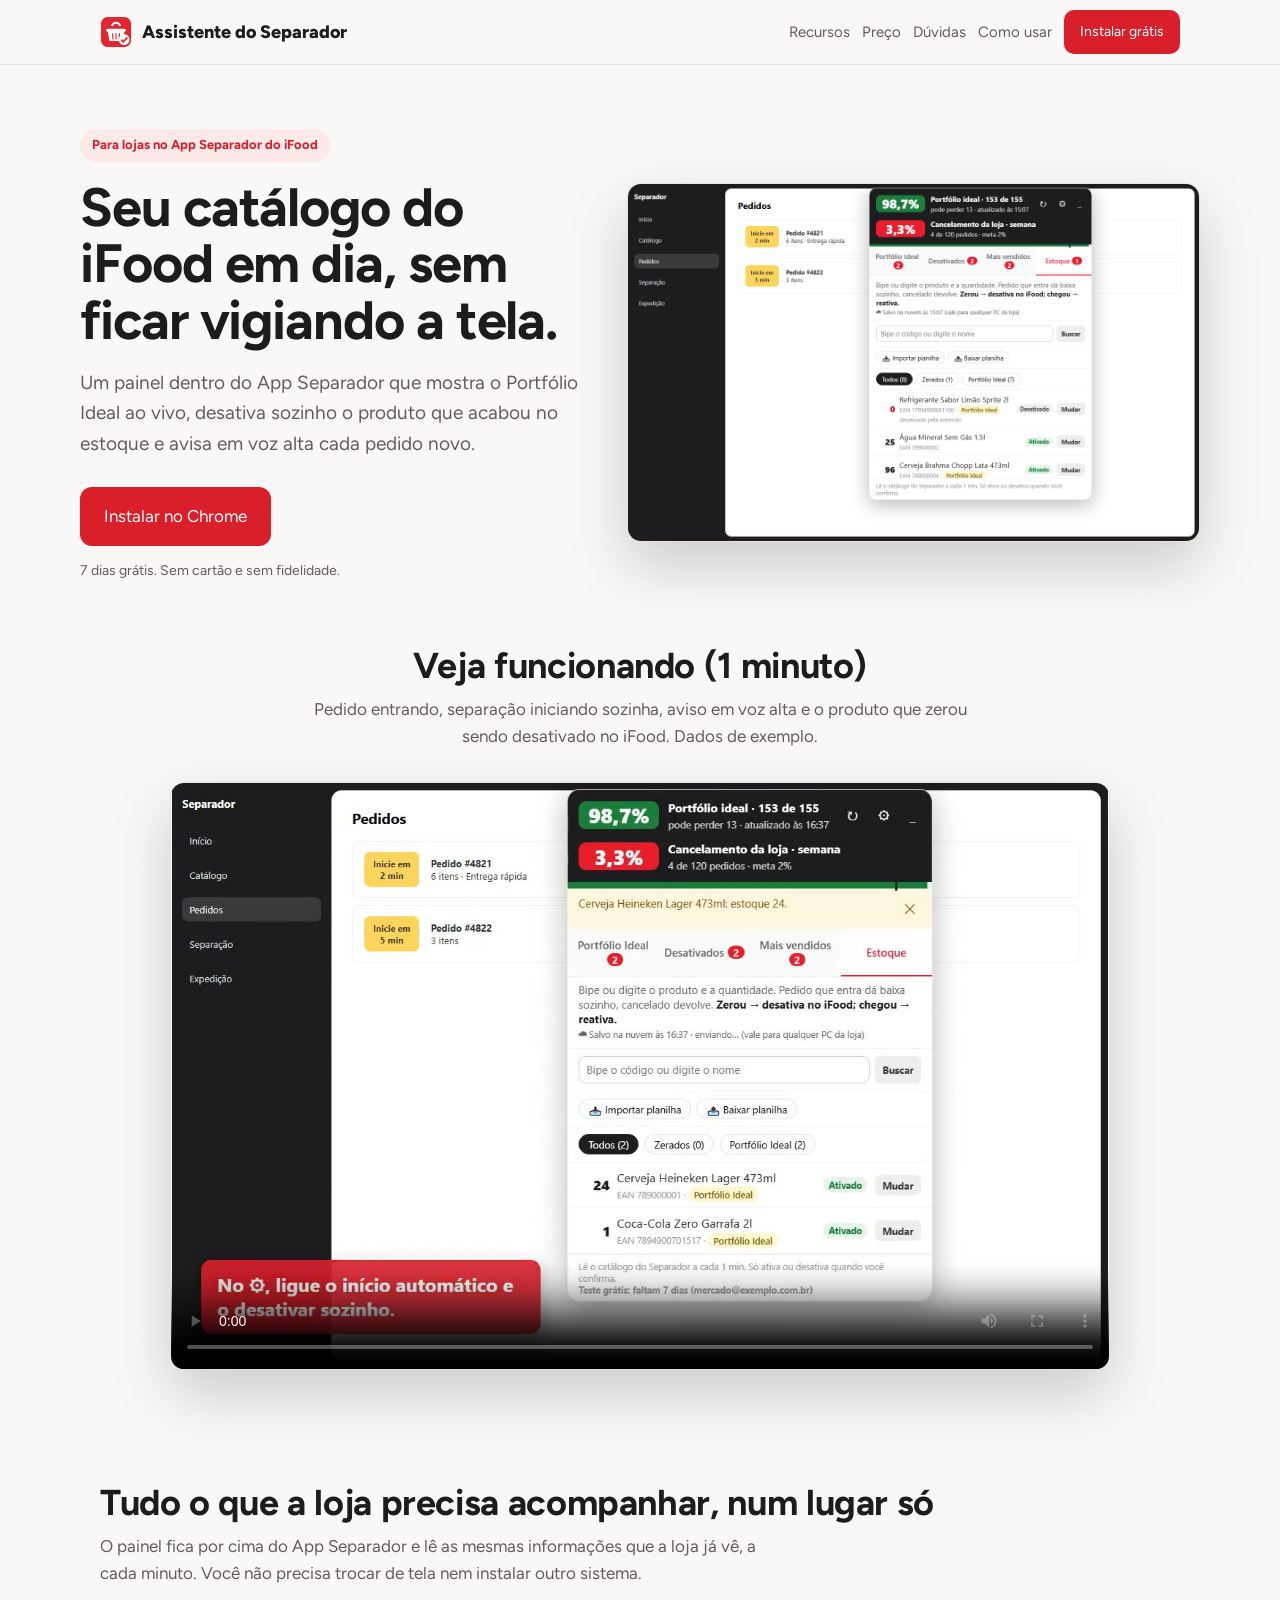
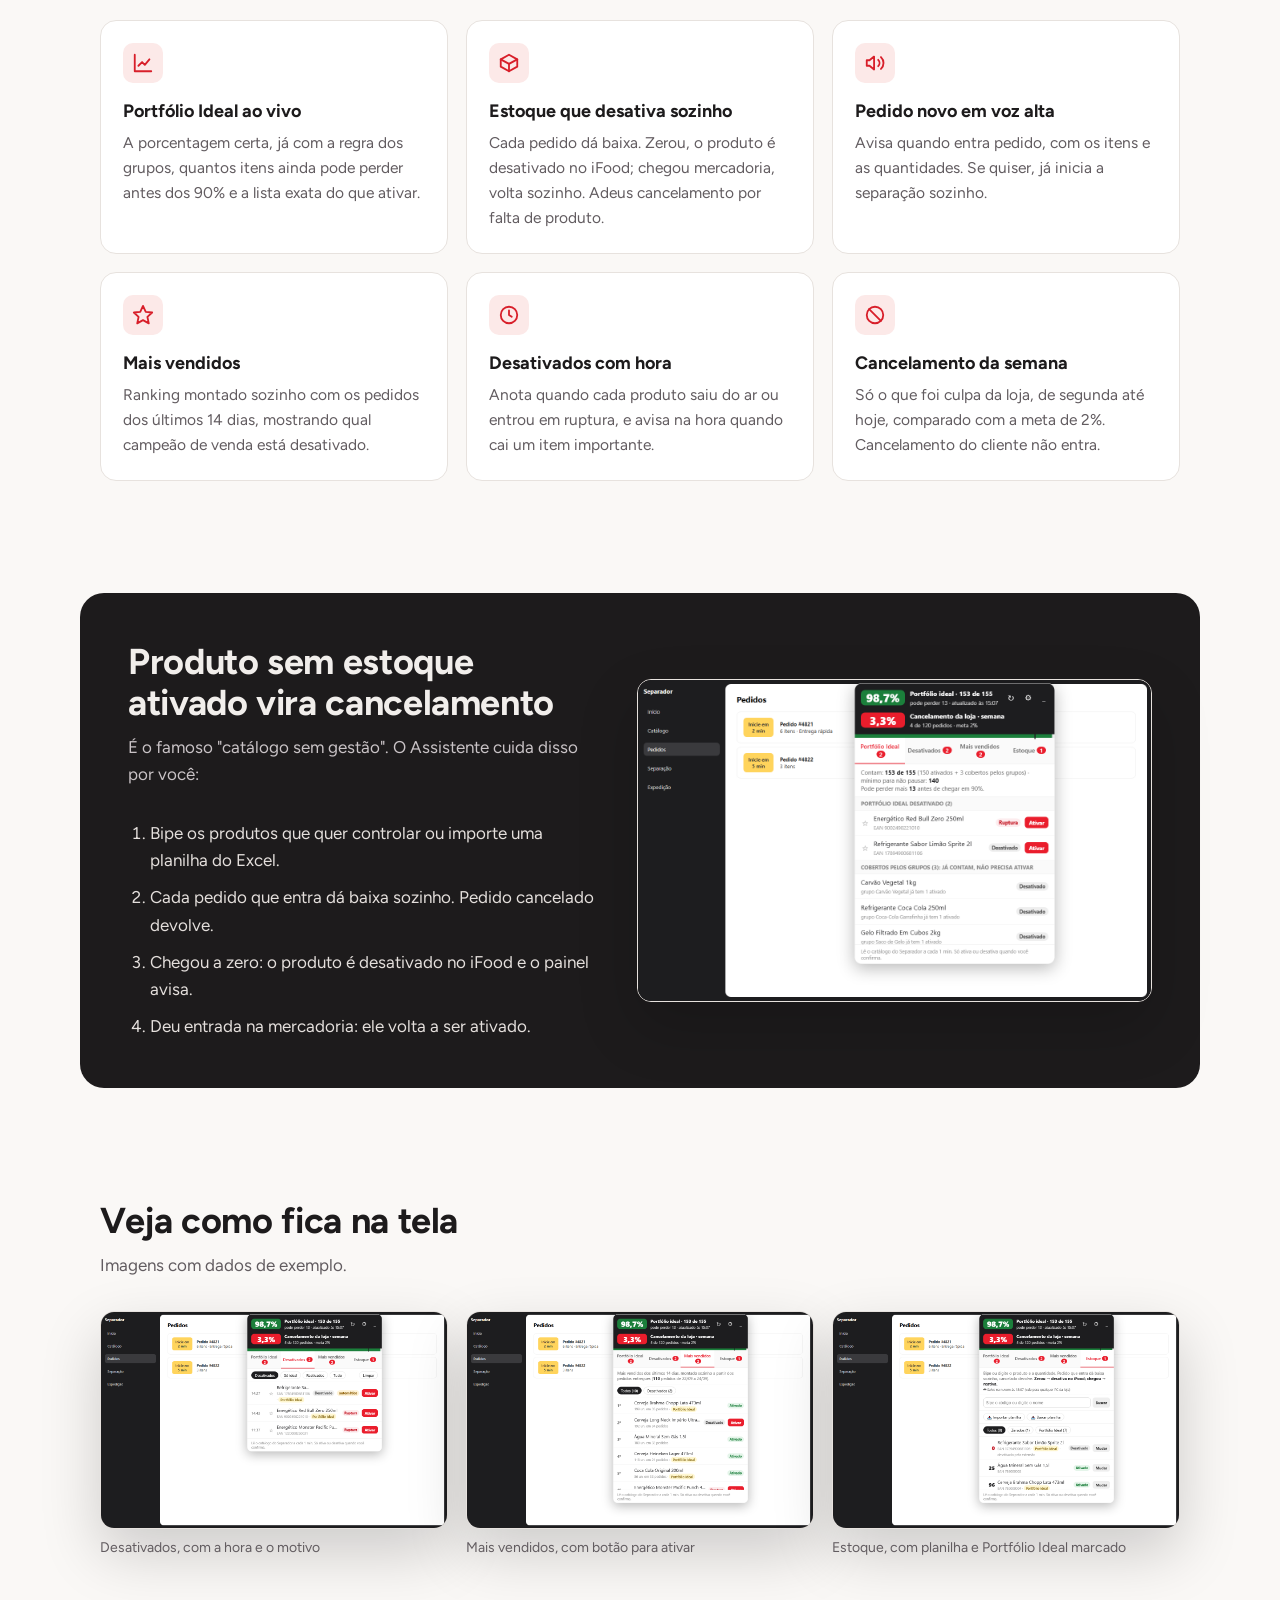
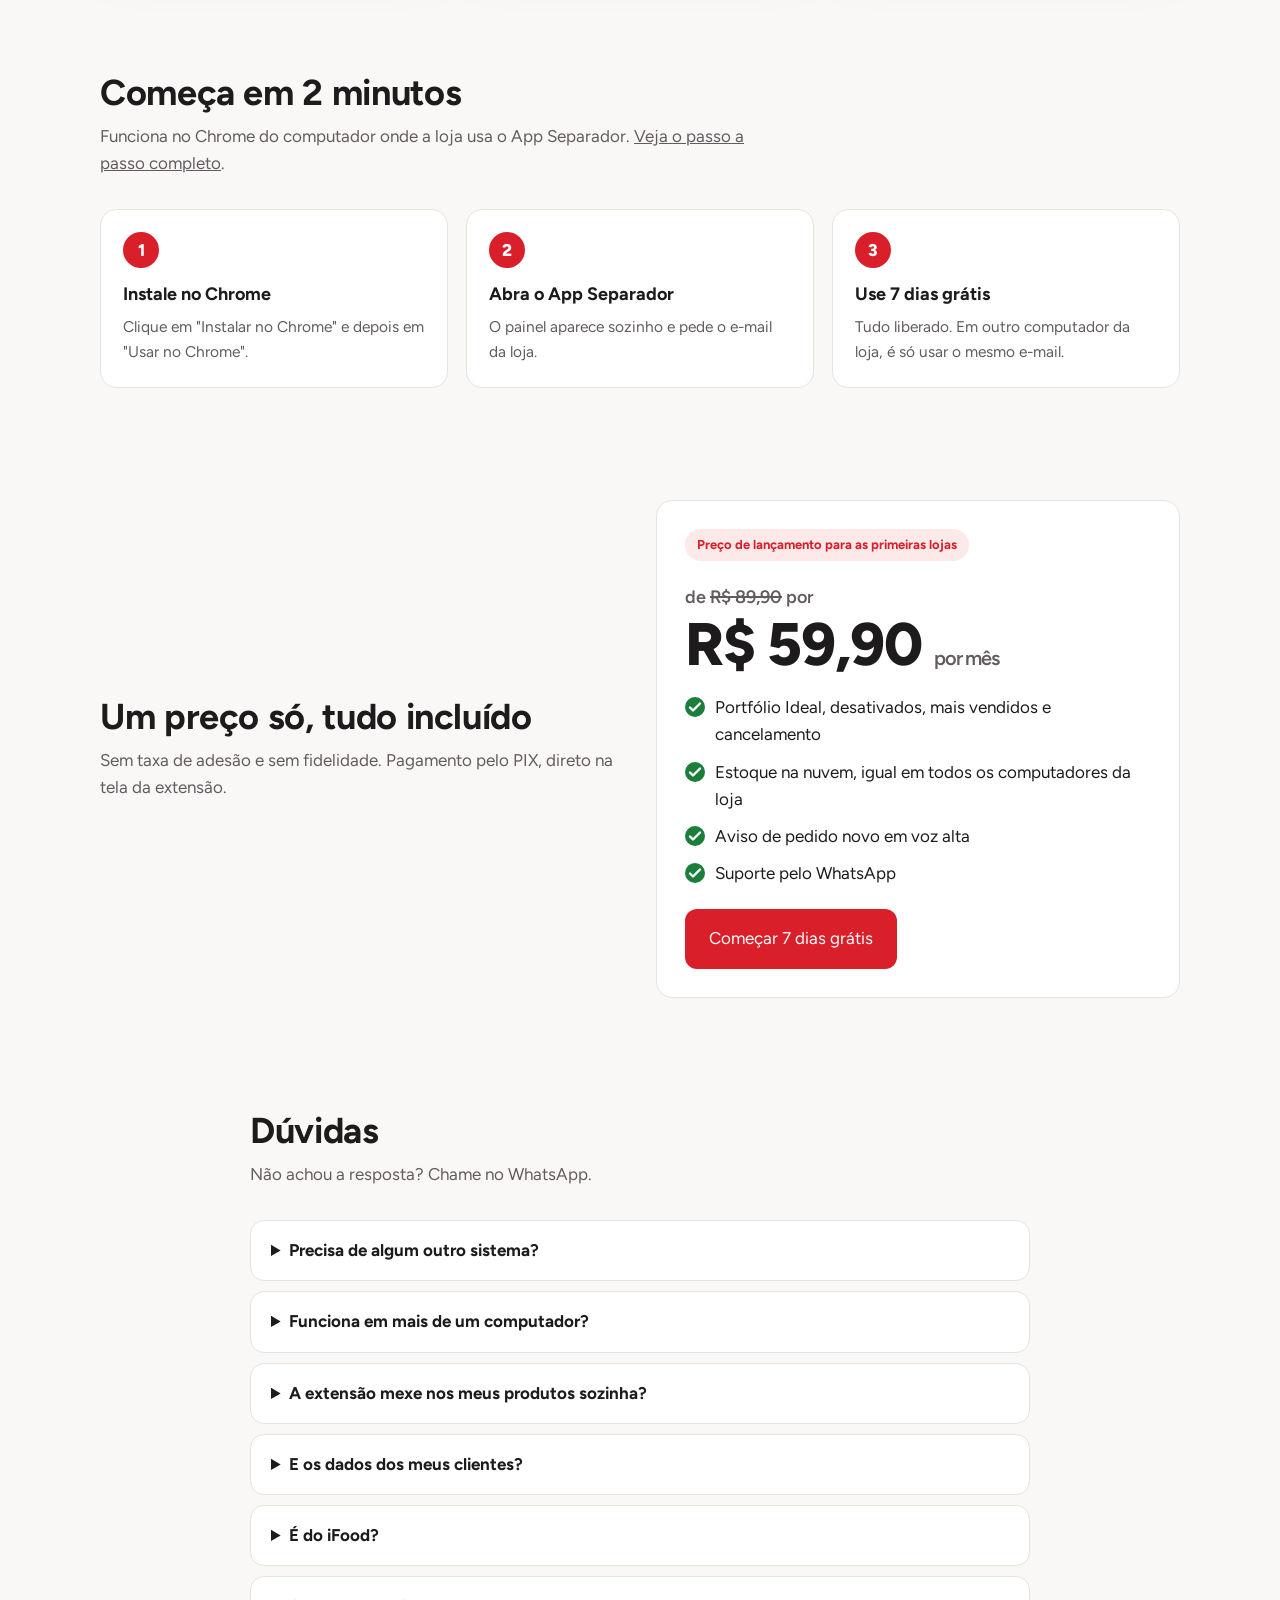
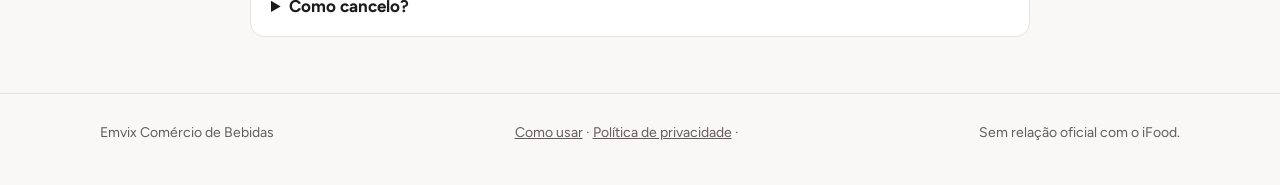
==== index.html @ fef0f5e3 "Site do Assistente do Separador" ====
<!doctype html>
<html lang="pt-BR">
<head>
<meta charset="utf-8">
<meta name="viewport" content="width=device-width,initial-scale=1">
<title>Assistente do Separador</title>
<meta name="description" content="Painel dentro do App Separador do iFood: Portfólio Ideal ao vivo, estoque que desativa sozinho o que acabou, aviso de pedido novo em voz alta. 7 dias grátis.">
<meta property="og:title" content="Assistente do Separador">
<meta property="og:description" content="Seu catálogo do iFood em dia, sem ficar vigiando a tela. 7 dias grátis.">
<meta property="og:image" content="https://emvixcomercio-creator.github.io/assistente-separador/img/screenshot-1-estoque.png">
<link rel="icon" href="img/icone-128.png">
<link rel="preconnect" href="https://fonts.googleapis.com">
<link rel="stylesheet" href="https://fonts.googleapis.com/css2?family=Figtree:wght@400;500;600;700;800&display=swap">
<link rel="stylesheet" href="estilo.css">
</head>
<body>
<header>
  <div class="wrap nav">
    <a class="marca" href="./"><img src="img/icone-128.png" alt="">Assistente do Separador</a>
    <span class="sp"></span>
    <a class="link" href="#recursos">Recursos</a>
    <a class="link" href="#preco">Preço</a>
    <a class="link" href="#duvidas">Dúvidas</a>
    <a class="link" href="como-usar.html">Como usar</a>
    <a class="btn pri peq" href="#" data-instalar>Instalar grátis</a>
  </div>
</header>

<main>
  <div class="wrap hero">
    <div>
      <span class="tag">Para lojas no App Separador do iFood</span>
      <h1>Seu catálogo do iFood em dia, sem ficar vigiando a tela.</h1>
      <p class="lead">Um painel dentro do App Separador que mostra o Portfólio Ideal ao vivo, desativa sozinho o produto que acabou no estoque e avisa em voz alta cada pedido novo.</p>
      <div class="acoes">
        <a class="btn pri" href="#" data-instalar>Instalar no Chrome</a>
        <a class="btn sec" href="#" data-zap>Falar no WhatsApp</a>
      </div>
      <p class="nota">7 dias grátis. Sem cartão e sem fidelidade.</p>
    </div>
    <img class="print" src="img/screenshot-1-estoque.png" width="1280" height="800" alt="Painel do Assistente aberto no App Separador, na aba Estoque">
  </div>

  <section id="video" style="padding-top:8px">
    <div class="wrap" style="max-width:980px">
      <h2 style="text-align:center">Veja funcionando (1 minuto)</h2>
      <p class="sub" style="text-align:center;margin-left:auto;margin-right:auto">Pedido entrando, separação iniciando sozinha, aviso em voz alta e o produto que zerou sendo desativado no iFood. Dados de exemplo.</p>
      <video class="print" controls playsinline preload="metadata" poster="img/capa.jpg" width="1280" height="800" style="aspect-ratio:16/10">
        <source src="img/demo.mp4" type="video/mp4">
      </video>
    </div>
  </section>

  <section id="recursos">
    <div class="wrap">
      <h2>Tudo o que a loja precisa acompanhar, num lugar só</h2>
      <p class="sub">O painel fica por cima do App Separador e lê as mesmas informações que a loja já vê, a cada minuto. Você não precisa trocar de tela nem instalar outro sistema.</p>
      <div class="grid">
        <div class="card"><div class="ico"><svg viewBox="0 0 24 24" fill="none" stroke="currentColor" stroke-width="2" stroke-linecap="round" stroke-linejoin="round"><path d="M3 3v18h18"/><path d="M7 15l4-4 3 3 5-6"/></svg></div>
          <h3>Portfólio Ideal ao vivo</h3><p>A porcentagem certa, já com a regra dos grupos, quantos itens ainda pode perder antes dos 90% e a lista exata do que ativar.</p></div>
        <div class="card"><div class="ico"><svg viewBox="0 0 24 24" fill="none" stroke="currentColor" stroke-width="2" stroke-linecap="round" stroke-linejoin="round"><path d="M21 8l-9-5-9 5 9 5 9-5z"/><path d="M3 8v8l9 5 9-5V8"/><path d="M12 13v8"/></svg></div>
          <h3>Estoque que desativa sozinho</h3><p>Cada pedido dá baixa. Zerou, o produto é desativado no iFood; chegou mercadoria, volta sozinho. Adeus cancelamento por falta de produto.</p></div>
        <div class="card"><div class="ico"><svg viewBox="0 0 24 24" fill="none" stroke="currentColor" stroke-width="2" stroke-linecap="round" stroke-linejoin="round"><path d="M11 5L6 9H3v6h3l5 4V5z"/><path d="M15.5 8.5a5 5 0 010 7"/><path d="M18.5 5.5a9 9 0 010 13"/></svg></div>
          <h3>Pedido novo em voz alta</h3><p>Avisa quando entra pedido, com os itens e as quantidades. Se quiser, já inicia a separação sozinho.</p></div>
        <div class="card"><div class="ico"><svg viewBox="0 0 24 24" fill="none" stroke="currentColor" stroke-width="2" stroke-linecap="round" stroke-linejoin="round"><path d="M12 2l3 6.5 7 .8-5.2 4.8 1.5 7L12 17.6 5.7 21.1l1.5-7L2 9.3l7-.8L12 2z"/></svg></div>
          <h3>Mais vendidos</h3><p>Ranking montado sozinho com os pedidos dos últimos 14 dias, mostrando qual campeão de venda está desativado.</p></div>
        <div class="card"><div class="ico"><svg viewBox="0 0 24 24" fill="none" stroke="currentColor" stroke-width="2" stroke-linecap="round" stroke-linejoin="round"><circle cx="12" cy="12" r="9"/><path d="M12 7v5l3 2"/></svg></div>
          <h3>Desativados com hora</h3><p>Anota quando cada produto saiu do ar ou entrou em ruptura, e avisa na hora quando cai um item importante.</p></div>
        <div class="card"><div class="ico"><svg viewBox="0 0 24 24" fill="none" stroke="currentColor" stroke-width="2" stroke-linecap="round" stroke-linejoin="round"><circle cx="12" cy="12" r="9"/><path d="M5.6 5.6l12.8 12.8"/></svg></div>
          <h3>Cancelamento da semana</h3><p>Só o que foi culpa da loja, de segunda até hoje, comparado com a meta de 2%. Cancelamento do cliente não entra.</p></div>
      </div>
    </div>
  </section>

  <section>
    <div class="wrap destaque">
      <div>
        <h2>Produto sem estoque ativado vira cancelamento</h2>
        <p class="sub">É o famoso "catálogo sem gestão". O Assistente cuida disso por você:</p>
        <ol>
          <li>Bipe os produtos que quer controlar ou importe uma planilha do Excel.</li>
          <li>Cada pedido que entra dá baixa sozinho. Pedido cancelado devolve.</li>
          <li>Chegou a zero: o produto é desativado no iFood e o painel avisa.</li>
          <li>Deu entrada na mercadoria: ele volta a ser ativado.</li>
        </ol>
      </div>
      <img class="print" src="img/screenshot-2-portfolio-ideal.png" width="1280" height="800" alt="Aba Portfólio Ideal do painel" loading="lazy">
    </div>
  </section>

  <section>
    <div class="wrap">
      <h2>Veja como fica na tela</h2>
      <p class="sub">Imagens com dados de exemplo.</p>
      <div class="galeria">
        <figure><img class="print" src="img/screenshot-3-desativados.png" width="1280" height="800" alt="Aba Desativados" loading="lazy"><figcaption>Desativados, com a hora e o motivo</figcaption></figure>
        <figure><img class="print" src="img/screenshot-4-mais-vendidos.png" width="1280" height="800" alt="Aba Mais vendidos" loading="lazy"><figcaption>Mais vendidos, com botão para ativar</figcaption></figure>
        <figure><img class="print" src="img/screenshot-1-estoque.png" width="1280" height="800" alt="Aba Estoque" loading="lazy"><figcaption>Estoque, com planilha e Portfólio Ideal marcado</figcaption></figure>
      </div>
    </div>
  </section>

  <section>
    <div class="wrap">
      <h2>Começa em 2 minutos</h2>
      <p class="sub">Funciona no Chrome do computador onde a loja usa o App Separador. <a href="como-usar.html">Veja o passo a passo completo</a>.</p>
      <div class="passos">
        <div class="card passo"><h3>Instale no Chrome</h3><p>Clique em "Instalar no Chrome" e depois em "Usar no Chrome".</p></div>
        <div class="card passo"><h3>Abra o App Separador</h3><p>O painel aparece sozinho e pede o e-mail da loja.</p></div>
        <div class="card passo"><h3>Use 7 dias grátis</h3><p>Tudo liberado. Em outro computador da loja, é só usar o mesmo e-mail.</p></div>
      </div>
    </div>
  </section>

  <section id="preco">
    <div class="wrap preco">
      <div>
        <h2>Um preço só, tudo incluído</h2>
        <p class="sub" style="margin-bottom:0">Sem taxa de adesão e sem fidelidade. Pagamento pelo PIX, direto na tela da extensão.</p>
      </div>
      <div class="card" style="padding:28px">
        <span class="tag" data-oferta>Preço de lançamento para as primeiras lojas</span>
        <div class="de" data-de>de <s>R$ 89,90</s> por</div>
        <div class="valor" data-preco>R$ 59,90 <small>por mês</small></div>
        <ul class="lista">
          <li>Portfólio Ideal, desativados, mais vendidos e cancelamento</li>
          <li>Estoque na nuvem, igual em todos os computadores da loja</li>
          <li>Aviso de pedido novo em voz alta</li>
          <li>Suporte pelo WhatsApp</li>
        </ul>
        <div class="acoes" style="margin-top:22px"><a class="btn pri" href="#" data-instalar>Começar 7 dias grátis</a></div>
      </div>
    </div>
  </section>

  <section id="duvidas">
    <div class="wrap" style="max-width:820px">
      <h2>Dúvidas</h2>
      <p class="sub">Não achou a resposta? Chame no WhatsApp.</p>
      <details><summary>Precisa de algum outro sistema?</summary><p>Não. Basta o Chrome e o App Separador que a loja já usa. O estoque fica guardado na nuvem do Assistente.</p></details>
      <details><summary>Funciona em mais de um computador?</summary><p>Sim. Instale nos computadores da loja e use o mesmo e-mail. Estoque, opções e histórico aparecem iguais em todos.</p></details>
      <details><summary>A extensão mexe nos meus produtos sozinha?</summary><p>Só se você ligar. Ativar e desativar pelo painel pede confirmação. O estoque automático e o início automático da separação vêm desligados e você liga quando quiser. Separar e bipar os itens continua com a loja.</p></details>
      <details><summary>E os dados dos meus clientes?</summary><p>Não saem do seu computador. O Assistente usa só os produtos e as quantidades dos pedidos. Veja a <a href="privacidade.html">política de privacidade</a>.</p></details>
      <details><summary>É do iFood?</summary><p>Não. É uma ferramenta independente, feita por uma loja parceira para facilitar o dia a dia de quem usa o App Separador.</p></details>
      <details><summary>Como cancelo?</summary><p>É só não renovar. Não tem fidelidade nem multa.</p></details>
    </div>
  </section>
</main>

<footer>
  <div class="wrap">
    <span data-nome>Emvix Comércio de Bebidas</span>
    <span><a href="como-usar.html">Como usar</a> · <a href="privacidade.html">Política de privacidade</a> · <a href="#" data-zap>WhatsApp</a></span>
    <span>Sem relação oficial com o iFood.</span>
  </div>
</footer>

<script>
  // Link da Chrome Web Store e contato vêm do servidor (o dono muda na página de controle).
  const LOJA = 'https://chromewebstore.google.com/detail/kdofkaahabffamnfbegignnjaklldcpo';
  document.querySelectorAll('[data-instalar]').forEach((a) => { a.href = LOJA; a.target = '_blank'; a.rel = 'noopener'; });
  fetch('https://assistente-separador.onrender.com/v1/publico').then((r) => r.json()).then((c) => {
    const d = String(c.whatsapp || '').replace(/\D/g, '');
    const zap = d ? 'https://wa.me/' + (d.length <= 11 ? '55' + d : d) + '?text=' + encodeURIComponent('Olá! Vi o site do Assistente do Separador e quero saber mais.') : '';
    document.querySelectorAll('[data-zap]').forEach((a) => { if (zap) { a.href = zap; a.target = '_blank'; a.rel = 'noopener'; } else a.style.display = 'none'; });
    if (c.preco) {
      const m = String(c.preco).match(/^(.*?)\s*(por mês|\/mês|mensal)?$/i);
      document.querySelectorAll('[data-preco]').forEach((el) => { el.innerHTML = ''; el.append(m[1] + ' '); const s = document.createElement('small'); s.textContent = 'por mês'; el.append(s); });
    }
    const de = document.querySelector('[data-de]'), of = document.querySelector('[data-oferta]');
    if (c.preco_de) { de.innerHTML = ''; de.append('de '); const s = document.createElement('s'); s.textContent = c.preco_de; de.append(s, ' por'); } else de.remove();
    if (c.oferta && c.preco_de) of.textContent = c.oferta; else of.remove();
    if (c.nome) document.querySelectorAll('[data-nome]').forEach((el) => { el.textContent = c.nome; });
  }).catch(() => document.querySelectorAll('[data-zap]').forEach((a) => { a.style.display = 'none'; }));
</script>
</body>
</html>
---- estilo.css ----
:root {
    --bg: #FAF8F6; --surface: #FFFFFF; --ink: #1D1B1C; --muted: #625C60; --line: #E7E2DE;
    --red: #D81F2A; --red-ink: #FFFFFF; --soft: #FCE9E8; --green: #1B7F3B; --dark: #1D1B1C;
  }
  @media (prefers-color-scheme: dark) {
    :root { --bg: #141213; --surface: #1D1B1C; --ink: #F1EEEB; --muted: #ABA4A8; --line: #332F30; --red: #F0515A; --red-ink: #1D1B1C; --soft: #3A1D1F; --green: #6FCF97; --dark: #0C0B0B; }
  }
  * { box-sizing: border-box; }
  html { scroll-behavior: smooth; }
  body { margin: 0; background: var(--bg); color: var(--ink); font: 17px/1.6 'Figtree', system-ui, -apple-system, 'Segoe UI', sans-serif; }
  a { color: inherit; }
  .wrap { max-width: 1120px; margin: 0 auto; padding: 0 20px; }
  header { position: sticky; top: 0; z-index: 5; background: color-mix(in srgb, var(--bg) 88%, transparent); backdrop-filter: blur(8px); border-bottom: 1px solid var(--line); }
  .nav { display: flex; align-items: center; gap: 12px; height: 64px; }
  .marca { display: flex; align-items: center; gap: 10px; font-weight: 800; font-size: 18px; text-decoration: none; }
  .marca img { width: 32px; height: 32px; border-radius: 8px; }
  .nav .sp { flex: 1; }
  .nav a.link { font-size: 15px; color: var(--muted); text-decoration: none; }
  .btn { display: inline-flex; align-items: center; justify-content: center; gap: 8px; font: 700 16px/1 inherit; padding: 14px 22px; border-radius: 12px; text-decoration: none; border: 2px solid transparent; cursor: pointer; }
  .btn.pri { background: var(--red); color: var(--red-ink); }
  .btn.sec { border-color: var(--line); background: var(--surface); }
  .btn.peq { padding: 9px 14px; font-size: 14px; border-radius: 10px; }
  .hero { padding: 64px 0 40px; display: grid; grid-template-columns: minmax(0, 1fr) minmax(0, 1.15fr); gap: 48px; align-items: center; }
  .tag { display: inline-block; font-size: 13px; font-weight: 700; color: var(--red); background: var(--soft); padding: 6px 12px; border-radius: 999px; margin-bottom: 18px; }
  h1 { font-size: clamp(34px, 5vw, 54px); line-height: 1.05; margin: 0 0 18px; letter-spacing: -.02em; text-wrap: balance; }
  .lead { font-size: 19px; color: var(--muted); margin: 0 0 28px; max-width: 34em; }
  .acoes { display: flex; gap: 12px; flex-wrap: wrap; align-items: center; }
  .nota { font-size: 14px; color: var(--muted); margin-top: 14px; }
  .print { border-radius: 14px; border: 1px solid var(--line); box-shadow: 0 24px 60px rgba(0,0,0,.18); width: 100%; height: auto; display: block; background: var(--surface); }
  section { padding: 56px 0; }
  h2 { font-size: clamp(26px, 3.4vw, 36px); line-height: 1.15; margin: 0 0 10px; letter-spacing: -.01em; text-wrap: balance; }
  .sub { color: var(--muted); margin: 0 0 32px; max-width: 40em; }
  .grid { display: grid; grid-template-columns: repeat(3, minmax(0, 1fr)); gap: 18px; }
  .card { background: var(--surface); border: 1px solid var(--line); border-radius: 16px; padding: 22px; }
  .card h3 { margin: 0 0 6px; font-size: 18px; }
  .card p { margin: 0; color: var(--muted); font-size: 15.5px; }
  .ico { width: 40px; height: 40px; border-radius: 10px; background: var(--soft); color: var(--red); display: grid; place-items: center; margin-bottom: 14px; }
  .ico svg { width: 22px; height: 22px; }
  .destaque { background: var(--dark); color: #F1EEEB; border-radius: 24px; padding: 48px; display: grid; grid-template-columns: minmax(0, 1fr) minmax(0, 1.1fr); gap: 40px; align-items: center; }
  .destaque .sub { color: #C9C3C6; }
  .destaque ol { margin: 0; padding-left: 22px; display: grid; gap: 10px; color: #E4DFDC; }
  .passos { display: grid; grid-template-columns: repeat(3, minmax(0, 1fr)); gap: 18px; counter-reset: p; }
  .passo { counter-increment: p; }
  .passo::before { content: counter(p); display: grid; place-items: center; width: 36px; height: 36px; border-radius: 50%; background: var(--red); color: var(--red-ink); font-weight: 800; margin-bottom: 12px; }
  .preco { display: grid; grid-template-columns: minmax(0, 1fr) minmax(0, 1fr); gap: 32px; align-items: center; }
  .valor { font-size: clamp(40px, 6vw, 60px); font-weight: 800; line-height: 1; letter-spacing: -.02em; }
  .de { color: var(--muted); font-size: 18px; font-weight: 600; margin: 4px 0 2px; }
  .de s { text-decoration-thickness: 2px; }
  .valor small { font-size: 20px; color: var(--muted); font-weight: 600; }
  .lista { list-style: none; padding: 0; margin: 20px 0 0; display: grid; gap: 10px; }
  .lista li { display: flex; gap: 10px; align-items: flex-start; }
  .lista li::before { content: ''; flex: none; width: 20px; height: 20px; margin-top: 3px; border-radius: 50%; background: var(--green) url("data:image/svg+xml,%3Csvg xmlns='http://www.w3.org/2000/svg' viewBox='0 0 20 20'%3E%3Cpath d='M5 10.5l3 3 7-7' fill='none' stroke='white' stroke-width='2.4' stroke-linecap='round' stroke-linejoin='round'/%3E%3C/svg%3E") center/contain no-repeat; }
  .galeria { display: grid; grid-template-columns: repeat(3, minmax(0, 1fr)); gap: 18px; }
  .galeria figure { margin: 0; }
  .galeria figcaption { font-size: 14px; color: var(--muted); margin-top: 8px; }
  details { background: var(--surface); border: 1px solid var(--line); border-radius: 14px; padding: 16px 20px; }
  details + details { margin-top: 10px; }
  summary { font-weight: 700; cursor: pointer; }
  details p { margin: 10px 0 0; color: var(--muted); }
  footer { border-top: 1px solid var(--line); padding: 28px 0 40px; color: var(--muted); font-size: 14px; }
  footer .wrap { display: flex; gap: 16px; flex-wrap: wrap; justify-content: space-between; }
  @media (max-width: 860px) {
    .hero, .destaque, .preco { grid-template-columns: minmax(0, 1fr); }
    .grid, .passos, .galeria { grid-template-columns: minmax(0, 1fr); }
    .hero { padding-top: 36px; gap: 28px; }
    .destaque { padding: 28px 22px; }
    .nav a.link { display: none; }
  }
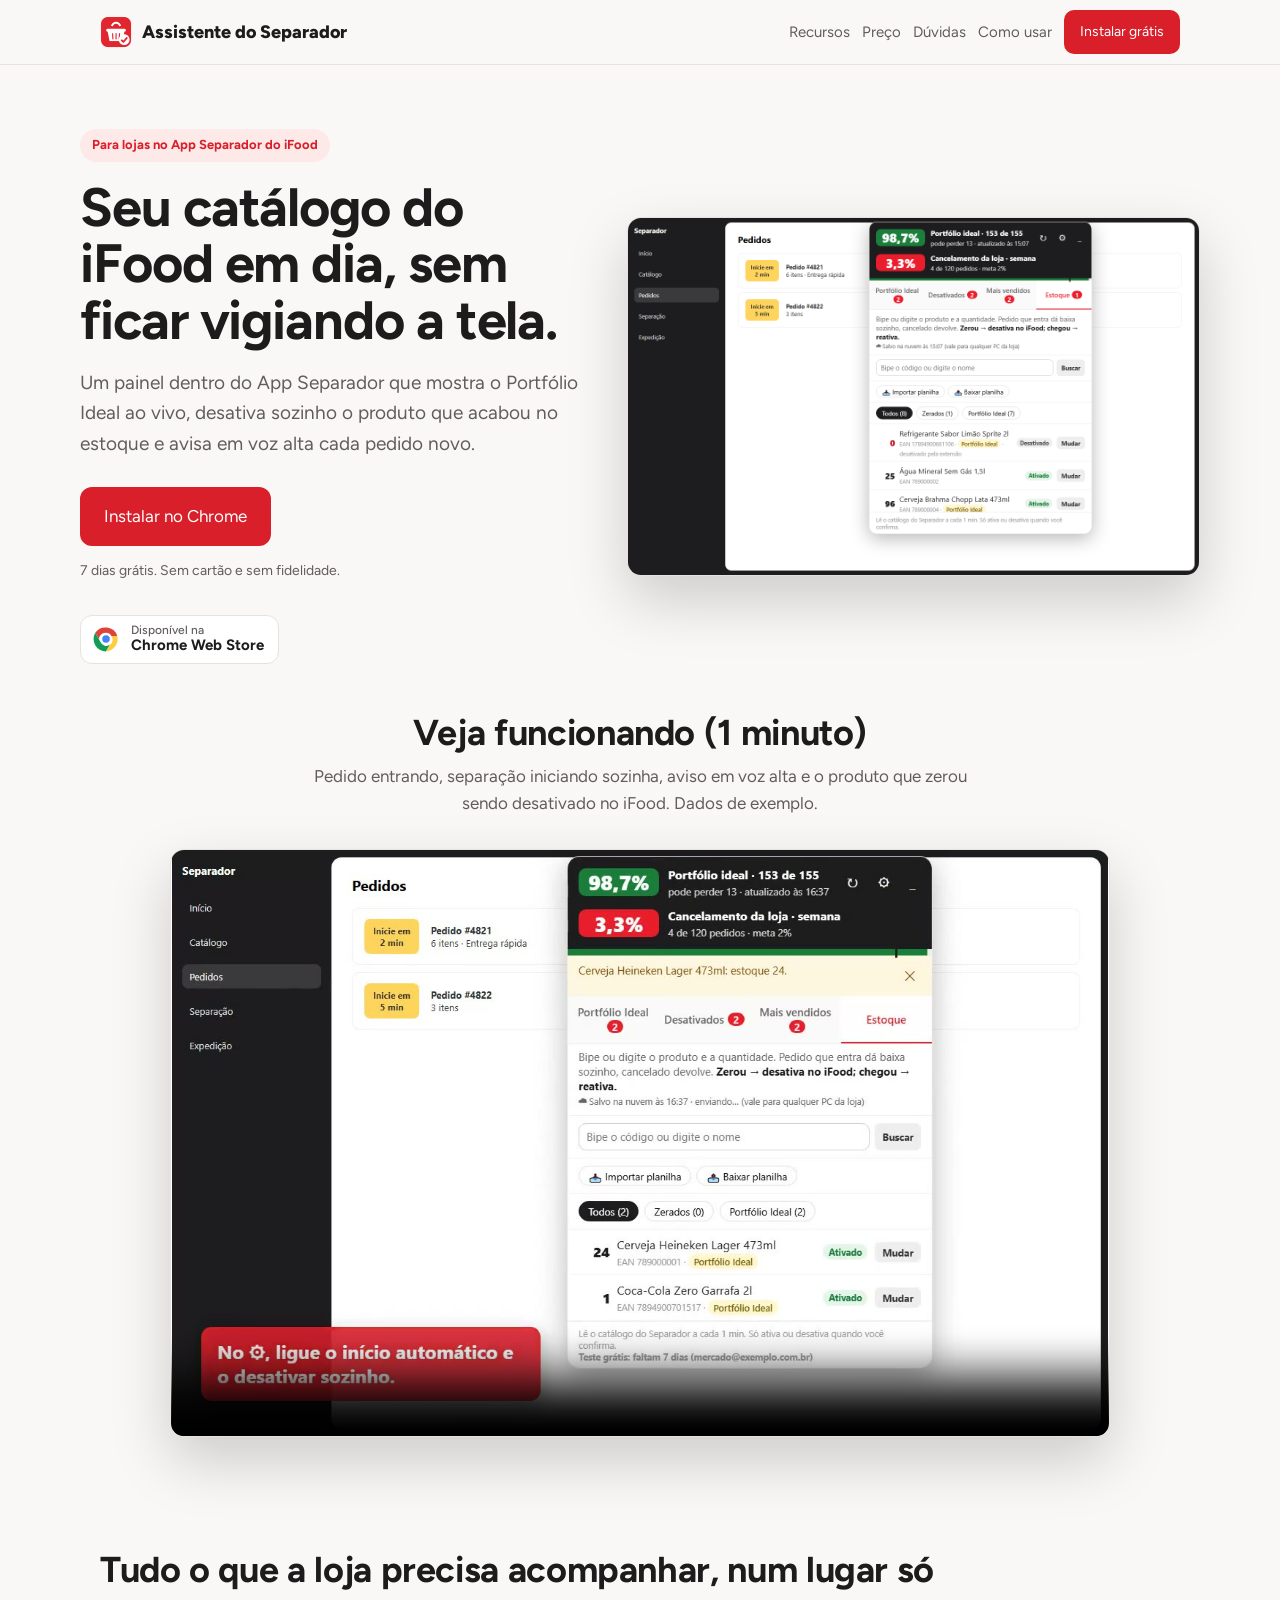
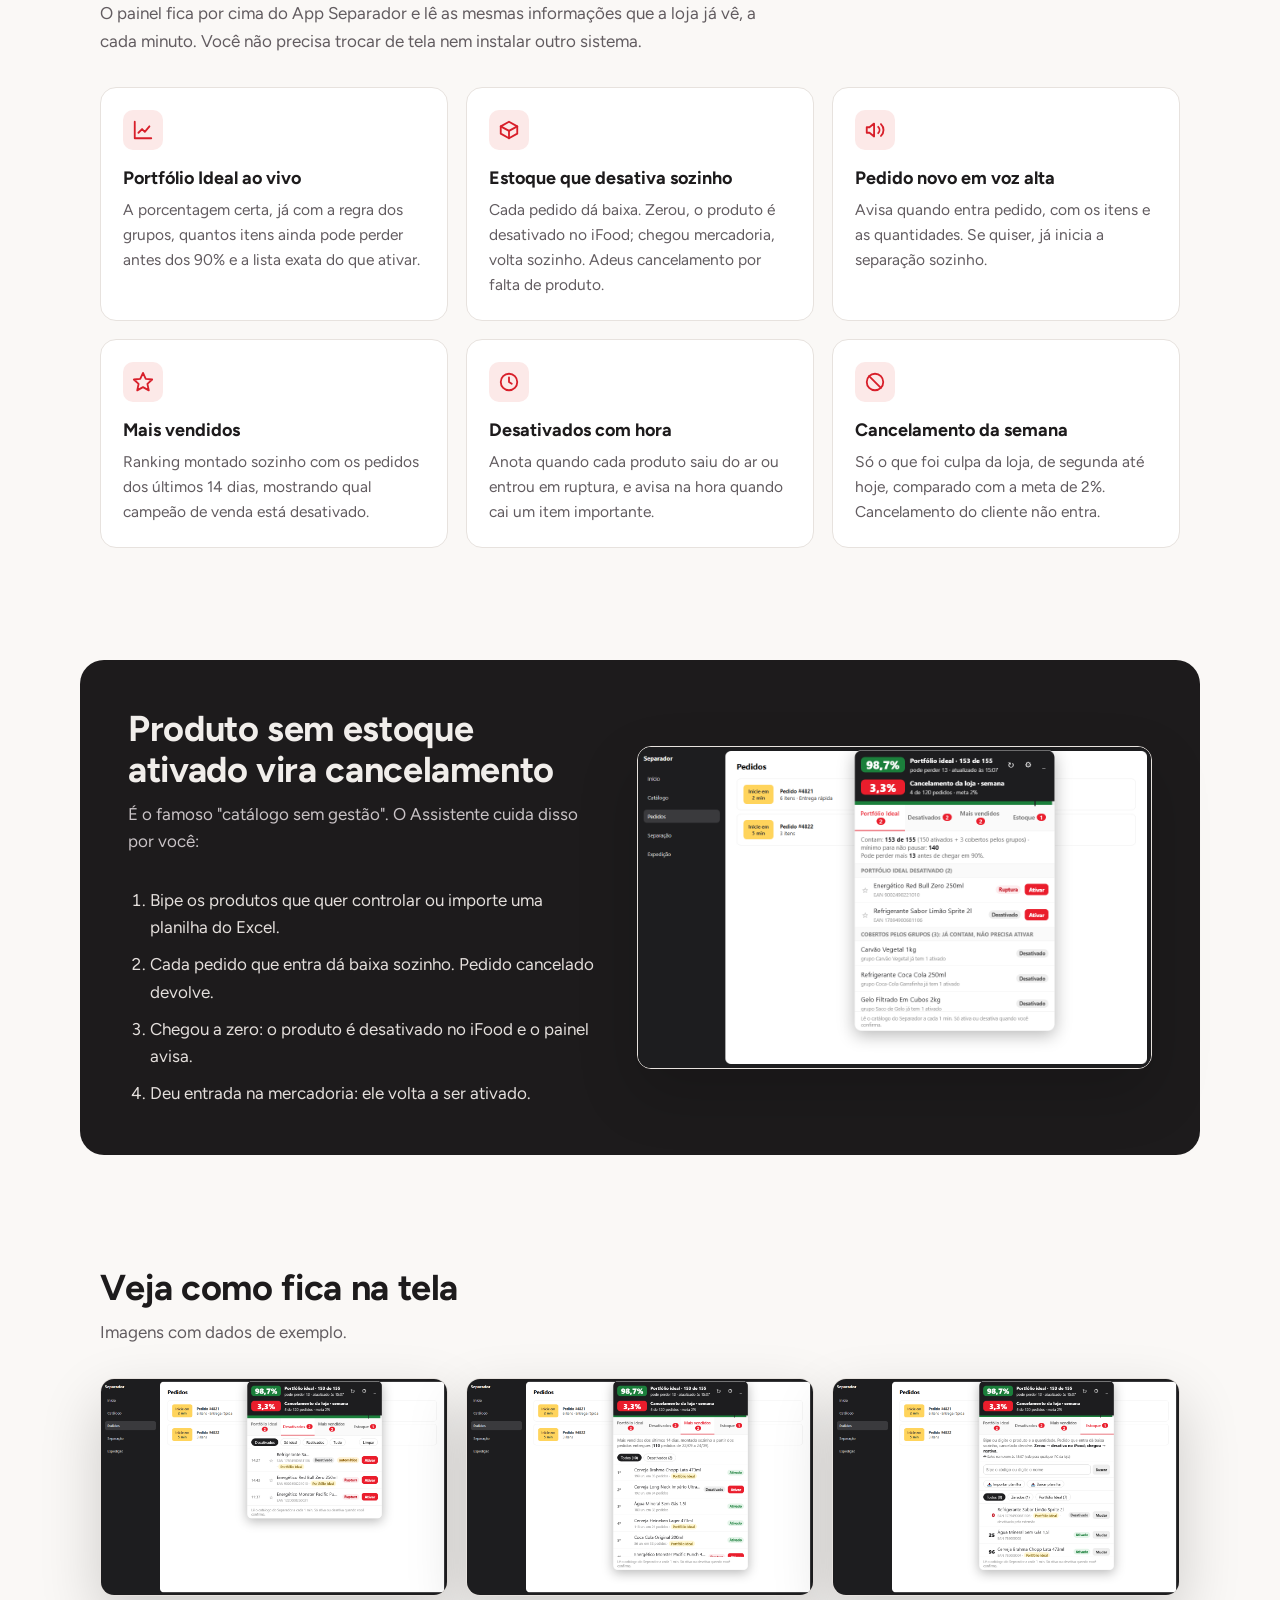
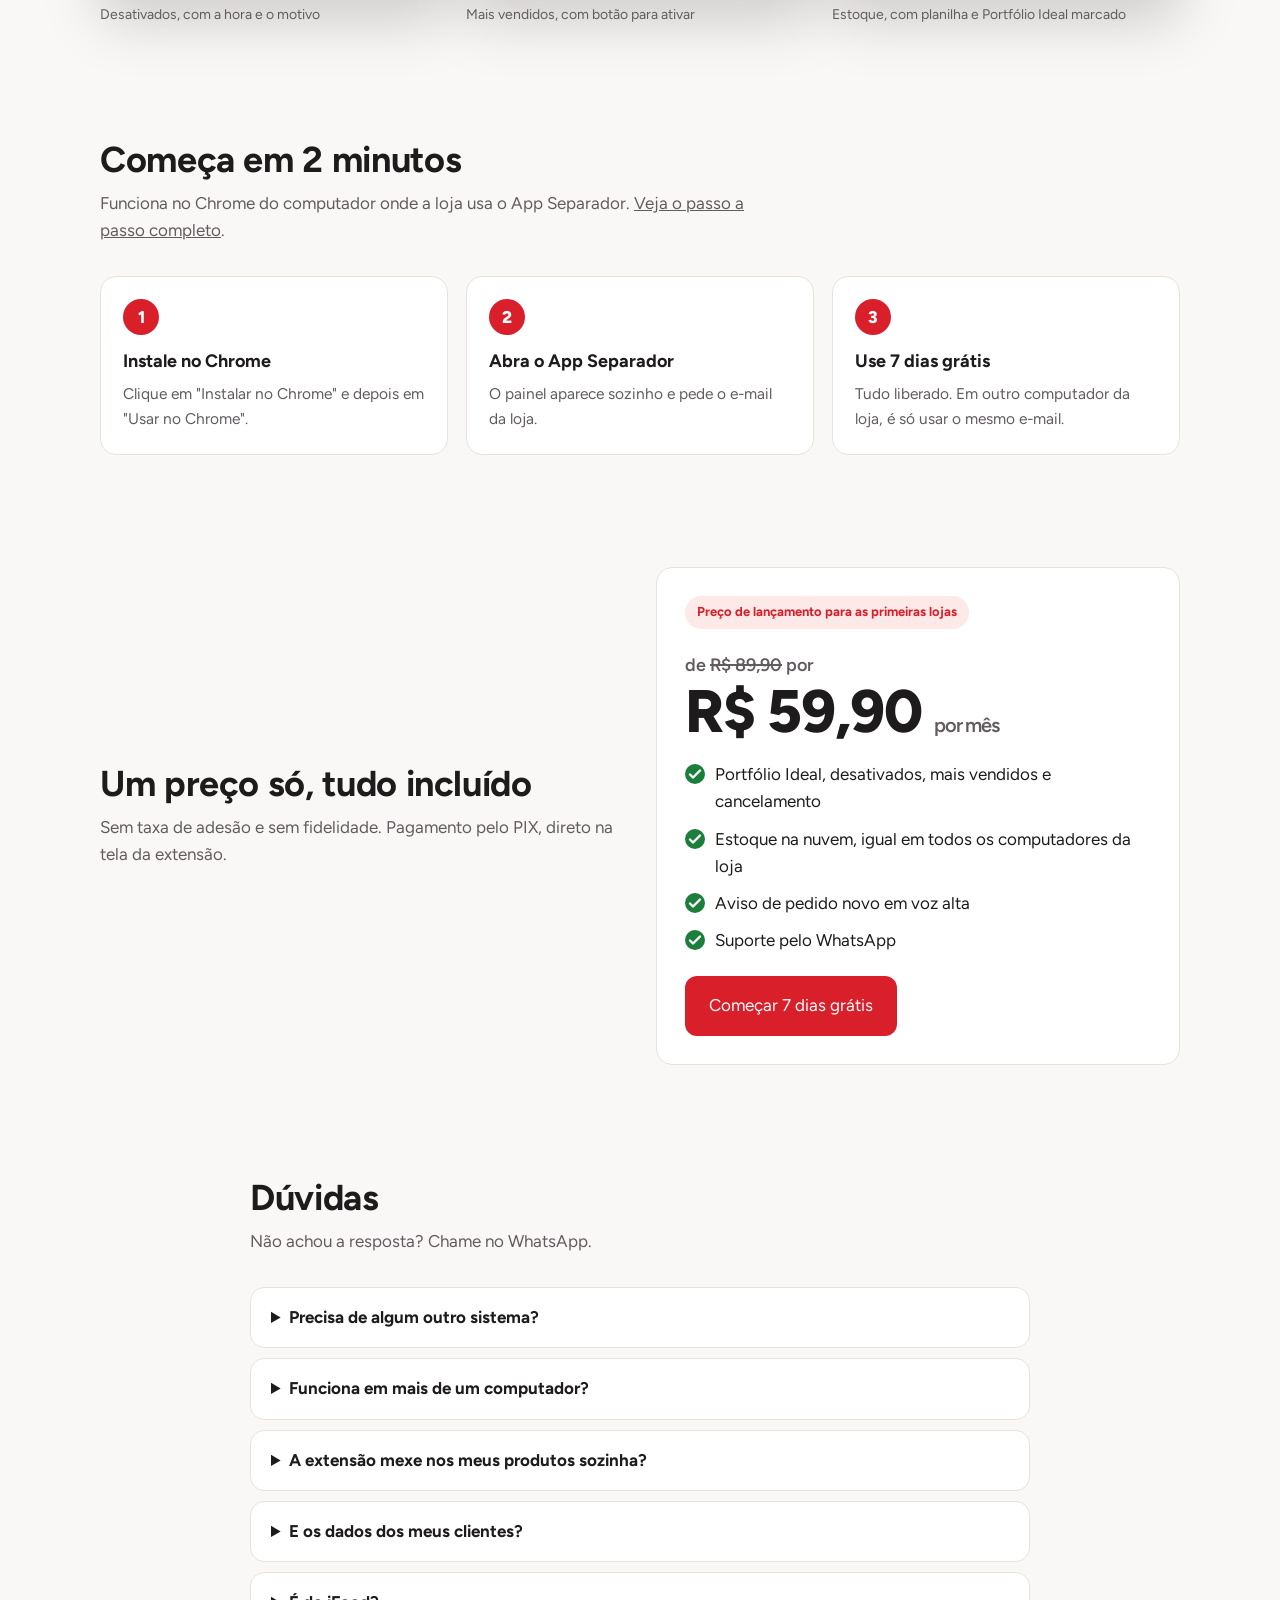
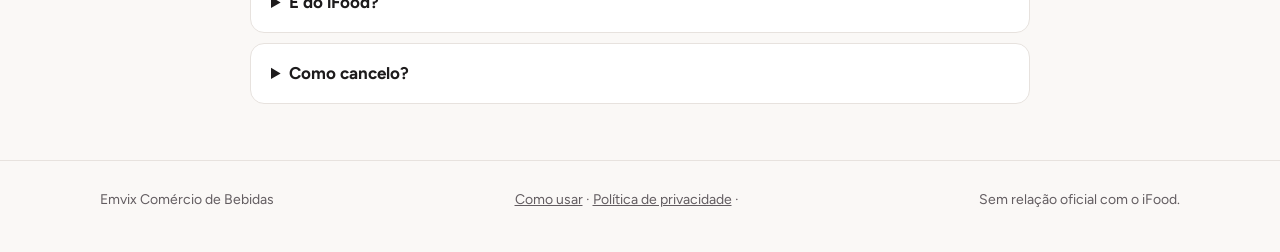
==== commit 8777ff3a: "Atualiza o site" ====
--- a/index.html
+++ b/index.html
@@ -22,7 +22,7 @@
     <a class="link" href="#preco">Preço</a>
     <a class="link" href="#duvidas">Dúvidas</a>
     <a class="link" href="como-usar.html">Como usar</a>
-    <a class="btn pri peq" href="#" data-instalar>Instalar grátis</a>
+    <a class="btn pri peq" href="https://chromewebstore.google.com/detail/assistente-do-separador/kdofkaahabffamnfbegignnjaklldcpo" target="_blank" rel="noopener">Instalar grátis</a>
   </div>
 </header>
 
@@ -33,10 +33,11 @@
       <h1>Seu catálogo do iFood em dia, sem ficar vigiando a tela.</h1>
       <p class="lead">Um painel dentro do App Separador que mostra o Portfólio Ideal ao vivo, desativa sozinho o produto que acabou no estoque e avisa em voz alta cada pedido novo.</p>
       <div class="acoes">
-        <a class="btn pri" href="#" data-instalar>Instalar no Chrome</a>
+        <a class="btn pri" href="https://chromewebstore.google.com/detail/assistente-do-separador/kdofkaahabffamnfbegignnjaklldcpo" target="_blank" rel="noopener">Instalar no Chrome</a>
         <a class="btn sec" href="#" data-zap>Falar no WhatsApp</a>
       </div>
       <p class="nota">7 dias grátis. Sem cartão e sem fidelidade.</p>
+      <a class="selo" href="https://chromewebstore.google.com/detail/assistente-do-separador/kdofkaahabffamnfbegignnjaklldcpo" target="_blank" rel="noopener"><svg viewBox="0 0 24 24" aria-hidden="true"><circle cx="12" cy="12" r="11" fill="#fff"/><path d="M12 7a5 5 0 014.33 2.5H21A10 10 0 003.4 7l3.1 5.37A5 5 0 0112 7z" fill="#DB4437"/><path d="M7.67 14.5L3.4 7A10 10 0 0012 22l3.1-5.37A5 5 0 017.67 14.5z" fill="#0F9D58"/><path d="M16.33 9.5A5 5 0 0115.1 16.63L12 22A10 10 0 0021 9.5z" fill="#FFCD40"/><circle cx="12" cy="12" r="3.6" fill="#4285F4" stroke="#fff" stroke-width="1.2"/></svg><span><small>Disponível na</small>Chrome Web Store</span></a>
     </div>
     <img class="print" src="img/screenshot-1-estoque.png" width="1280" height="800" alt="Painel do Assistente aberto no App Separador, na aba Estoque">
   </div>
@@ -128,7 +129,7 @@
           <li>Aviso de pedido novo em voz alta</li>
           <li>Suporte pelo WhatsApp</li>
         </ul>
-        <div class="acoes" style="margin-top:22px"><a class="btn pri" href="#" data-instalar>Começar 7 dias grátis</a></div>
+        <div class="acoes" style="margin-top:22px"><a class="btn pri" href="https://chromewebstore.google.com/detail/assistente-do-separador/kdofkaahabffamnfbegignnjaklldcpo" target="_blank" rel="noopener">Começar 7 dias grátis</a></div>
       </div>
     </div>
   </section>
@@ -157,7 +158,7 @@
 
 <script>
   // Link da Chrome Web Store e contato vêm do servidor (o dono muda na página de controle).
-  const LOJA = 'https://chromewebstore.google.com/detail/kdofkaahabffamnfbegignnjaklldcpo';
+  const LOJA = 'https://chromewebstore.google.com/detail/assistente-do-separador/kdofkaahabffamnfbegignnjaklldcpo';
   document.querySelectorAll('[data-instalar]').forEach((a) => { a.href = LOJA; a.target = '_blank'; a.rel = 'noopener'; });
   fetch('https://assistente-separador.onrender.com/v1/publico').then((r) => r.json()).then((c) => {
     const d = String(c.whatsapp || '').replace(/\D/g, '');
--- a/estilo.css
+++ b/estilo.css
@@ -66,3 +66,8 @@
     .destaque { padding: 28px 22px; }
     .nav a.link { display: none; }
   }
+
+  .selo { display: inline-flex; align-items: center; gap: 10px; margin-top: 18px; padding: 8px 14px 8px 10px; border: 1px solid var(--line); border-radius: 12px; background: var(--surface); text-decoration: none; }
+  .selo svg { width: 30px; height: 30px; flex: none; }
+  .selo span { display: flex; flex-direction: column; line-height: 1.15; font-weight: 700; font-size: 15px; }
+  .selo small { font-weight: 500; font-size: 12px; color: var(--muted); }
